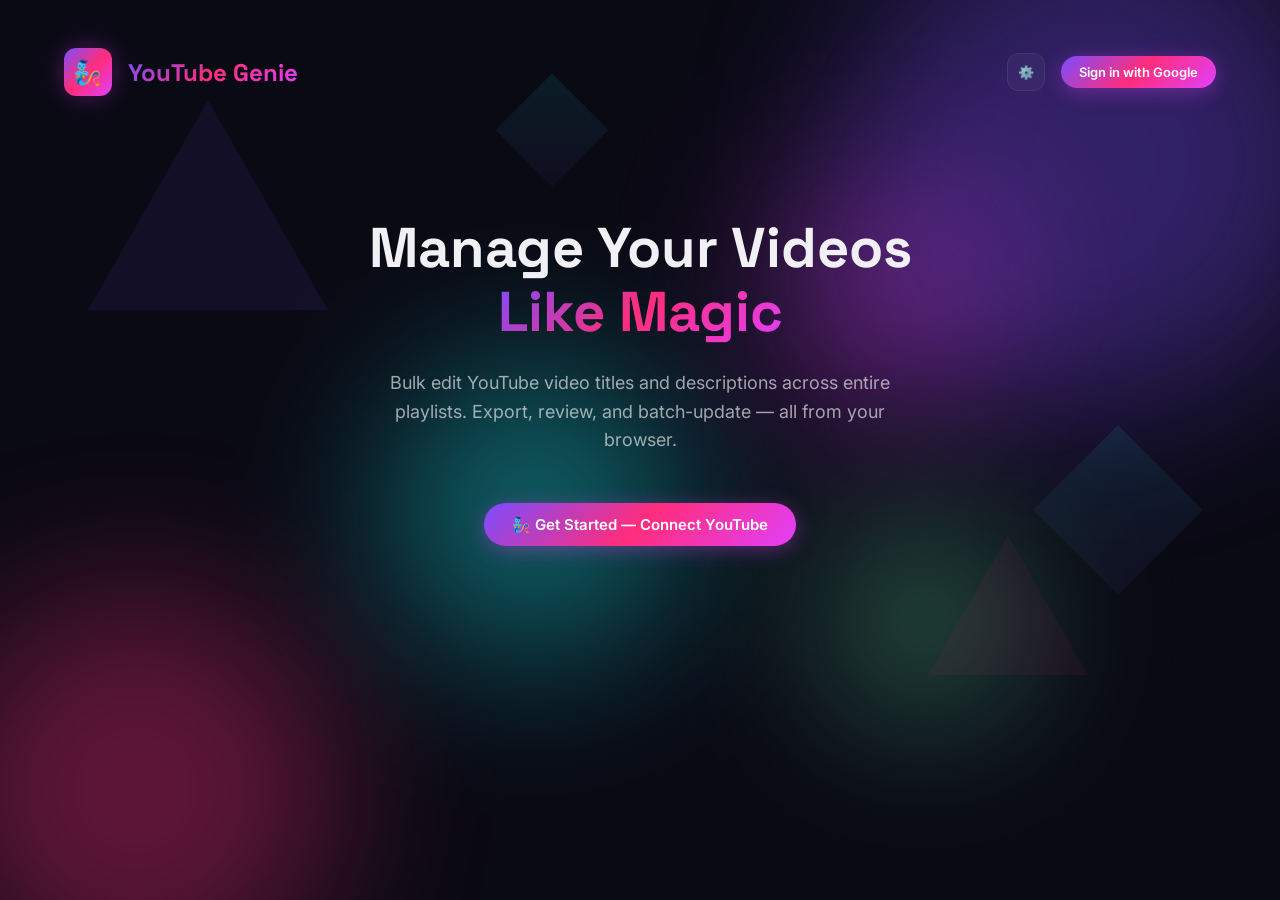
==== index.html @ 17ee66b0 "first commit" ====
<!DOCTYPE html>
<html lang="en">
<head>
  <meta charset="UTF-8" />
  <meta name="viewport" content="width=device-width, initial-scale=1.0" />
  <title>YouTube Genie — Bulk Video Manager</title>
  <meta name="description" content="Manage YouTube video titles and descriptions in bulk. Export, edit, and batch-update your playlists with ease." />
  <link rel="icon" href="data:image/svg+xml,<svg xmlns='http://www.w3.org/2000/svg' viewBox='0 0 100 100'><text y='.9em' font-size='90'>🧞</text></svg>" />
  <link rel="stylesheet" href="style.css" />
</head>
<body>

  <!-- Geometric Background Decorations -->
  <div class="geo-bg" aria-hidden="true">
    <div class="geo-shape geo-shape--1"></div>
    <div class="geo-shape geo-shape--2"></div>
    <div class="geo-shape geo-shape--3"></div>
    <div class="geo-shape geo-shape--4"></div>
    <div class="geo-shape geo-shape--5"></div>
    <div class="geo-triangle geo-triangle--1"></div>
    <div class="geo-triangle geo-triangle--2"></div>
    <div class="geo-diamond geo-diamond--1"></div>
    <div class="geo-diamond geo-diamond--2"></div>
  </div>

  <!-- Toast Notifications -->
  <div id="toast-container" class="toast-container"></div>

  <!-- Loading Overlay -->
  <div id="loading-overlay" class="loading-overlay">
    <div class="spinner spinner--large"></div>
    <div id="loading-text" class="loading-overlay__text">Loading…</div>
  </div>

  <!-- Config Modal -->
  <div id="config-modal" class="modal-overlay">
    <div class="modal">
      <h2 class="modal__title">⚙️ Configuration</h2>
      <div class="modal__field">
        <label for="config-client-id">Google OAuth 2.0 Client ID</label>
        <input type="text" id="config-client-id" placeholder="xxxx.apps.googleusercontent.com" />
      </div>
      <div class="modal__field">
        <label for="config-quota-limit">Daily Quota Limit (default: 10,000)</label>
        <input type="number" id="config-quota-limit" value="10000" min="1" />
      </div>
      <p style="font-size:0.8rem; color:var(--text-muted); margin-top:var(--space-sm);">
        Create a Google Cloud project, enable the YouTube Data API v3, and generate an OAuth 2.0 Client ID.
        Set the consent screen to "Testing" and add your Google account as an authorized tester.
      </p>
      <div class="modal__actions">
        <button id="btn-config-cancel" class="btn btn--secondary btn--small">Cancel</button>
        <button id="btn-config-save" class="btn btn--primary btn--small">Save</button>
      </div>
    </div>
  </div>

  <!-- Main App Container -->
  <div class="app-container">

    <!-- Header -->
    <header class="app-header">
      <div class="app-logo">
        <div class="app-logo__icon">🧞</div>
        <span class="app-logo__text">YouTube Genie</span>
      </div>

      <div style="display:flex; align-items:center; gap:var(--space-md);">
        <div class="user-info">
          <img id="user-avatar" class="user-info__avatar hidden" src="" alt="Avatar" />
          <span id="user-name" class="user-info__name"></span>
        </div>
        <button id="btn-config" class="btn btn--secondary btn--small btn--icon" title="Settings">⚙️</button>
        <button id="btn-login" class="btn btn--primary btn--small">Sign in with Google</button>
        <button id="btn-logout" class="btn btn--danger btn--small hidden">Sign Out</button>
      </div>
    </header>

    <!-- Hero Section (pre-login) -->
    <section id="hero-section" class="hero">
      <h1 class="hero__title">
        Manage Your Videos<br />
        <span class="hero__title-gradient">Like Magic</span>
      </h1>
      <p class="hero__subtitle">
        Bulk edit YouTube video titles and descriptions across entire playlists.
        Export, review, and batch-update — all from your browser.
      </p>
      <button id="btn-hero-login" class="btn btn--primary">
        🧞 Get Started — Connect YouTube
      </button>
    </section>

    <!-- Dashboard (post-login) -->
    <main id="dashboard" class="dashboard">

      <!-- Stats -->
      <div class="stats-row">
        <div class="stat-card">
          <div id="stat-playlists" class="stat-card__value">0</div>
          <div class="stat-card__label">Playlists</div>
        </div>
        <div class="stat-card">
          <div id="stat-videos" class="stat-card__value">0</div>
          <div class="stat-card__label">Videos</div>
        </div>
        <div class="stat-card">
          <div id="stat-modified" class="stat-card__value">0</div>
          <div class="stat-card__label">Modified</div>
        </div>
        <div class="stat-card">
          <div id="stat-synced" class="stat-card__value">0</div>
          <div class="stat-card__label">Synced</div>
        </div>
      </div>

      <!-- Quota -->
      <div class="quota-bar">
        <span class="quota-bar__label">API Quota</span>
        <div class="quota-bar__track">
          <div id="quota-fill" class="quota-bar__fill" style="width:0%"></div>
        </div>
        <span id="quota-value" class="quota-bar__value">0 / 10000 units</span>
      </div>

      <!-- Playlist Selector -->
      <section class="section">
        <h2 class="section__title">Select Playlist</h2>
        <div class="playlist-selector">
          <div class="select-wrap">
            <select id="playlist-select">
              <option value="">— Select a playlist —</option>
            </select>
          </div>
        </div>
      </section>

      <!-- Action Bar -->
      <div class="action-bar">
        <div class="action-bar__group">
          <button id="btn-export" class="btn btn--secondary btn--small" disabled>
            📥 Export JSON
          </button>
          <button id="btn-import" class="btn btn--secondary btn--small">
            📤 Import JSON
          </button>
          <input type="file" id="import-file" accept=".json" class="hidden" />
        </div>
        <div class="action-bar__spacer"></div>
        <div class="action-bar__group">
          <button id="btn-batch-update" class="btn btn--success btn--small" disabled>
            🚀 Batch Update
          </button>
          <button id="btn-cancel-batch" class="btn btn--danger btn--small hidden">
            ✋ Cancel
          </button>
        </div>
      </div>

      <!-- Batch Progress -->
      <div id="batch-progress" class="batch-progress">
        <div class="batch-progress__header">
          <span class="batch-progress__label">Updating videos…</span>
          <span id="batch-count" class="batch-progress__count">0 / 0</span>
        </div>
        <div class="batch-progress__track">
          <div id="batch-fill" class="batch-progress__fill" style="width:0%"></div>
        </div>
      </div>

      <!-- Drop Zone (shown when no videos loaded) -->
      <div id="drop-zone" class="drop-zone">
        <div class="drop-zone__icon">📂</div>
        <div class="drop-zone__text">Drop a JSON file here to import</div>
        <div class="drop-zone__hint">or click to browse</div>
      </div>

      <!-- Video List -->
      <div id="video-list" class="video-list"></div>

      <!-- Empty State -->
      <div id="empty-state" class="empty-state">
        <div class="empty-state__icon">🎬</div>
        <p class="empty-state__text">Select a playlist above to view and edit videos</p>
      </div>

    </main>
  </div>

  <!-- Scripts -->
  <script src="js/auth.js"></script>
  <script src="js/api.js"></script>
  <script src="js/app.js"></script>
</body>
</html>
---- style.css ----
/* ============================
   YouTube Genie — Design System
   Iridescent Geometric Theme
   ============================ */

@import url('https://fonts.googleapis.com/css2?family=Inter:wght@300;400;500;600;700&family=Space+Grotesk:wght@400;500;600;700&display=swap');

/* --- Custom Properties --- */
:root {
  /* Iridescent palette */
  --iris-pink: #ff2d7b;
  --iris-magenta: #e040fb;
  --iris-purple: #7c4dff;
  --iris-blue: #448aff;
  --iris-cyan: #18ffff;
  --iris-green: #69f0ae;
  --iris-yellow: #ffd740;

  /* Gradients */
  --grad-primary: linear-gradient(135deg, var(--iris-purple), var(--iris-pink), var(--iris-magenta));
  --grad-accent: linear-gradient(135deg, var(--iris-cyan), var(--iris-blue), var(--iris-purple));
  --grad-success: linear-gradient(135deg, var(--iris-green), var(--iris-cyan));
  --grad-warm: linear-gradient(135deg, var(--iris-yellow), var(--iris-pink));
  --grad-card: linear-gradient(160deg, rgba(255,255,255,0.06) 0%, rgba(255,255,255,0.02) 100%);

  /* Surfaces */
  --bg-primary: #0a0a14;
  --bg-secondary: #10101e;
  --bg-card: rgba(255,255,255,0.04);
  --bg-card-hover: rgba(255,255,255,0.07);
  --bg-input: rgba(255,255,255,0.06);

  /* Text */
  --text-primary: #f0f0f5;
  --text-secondary: rgba(240,240,245,0.65);
  --text-muted: rgba(240,240,245,0.4);

  /* Borders */
  --border-subtle: rgba(255,255,255,0.08);
  --border-glow: rgba(124,77,255,0.3);

  /* Shadows */
  --shadow-card: 0 4px 24px rgba(0,0,0,0.4);
  --shadow-glow: 0 0 40px rgba(124,77,255,0.15);

  /* Spacing */
  --space-xs: 4px;
  --space-sm: 8px;
  --space-md: 16px;
  --space-lg: 24px;
  --space-xl: 32px;
  --space-2xl: 48px;
  --space-3xl: 64px;

  /* Radius */
  --radius-sm: 8px;
  --radius-md: 12px;
  --radius-lg: 16px;
  --radius-xl: 24px;
  --radius-full: 9999px;

  /* Transitions */
  --ease-out: cubic-bezier(0.16, 1, 0.3, 1);
  --duration-fast: 150ms;
  --duration-normal: 250ms;
  --duration-slow: 400ms;
}

/* --- Reset & Base --- */
*, *::before, *::after {
  box-sizing: border-box;
  margin: 0;
  padding: 0;
}

html {
  font-size: 16px;
  scroll-behavior: smooth;
  -webkit-font-smoothing: antialiased;
}

body {
  font-family: 'Inter', -apple-system, BlinkMacSystemFont, sans-serif;
  background: var(--bg-primary);
  color: var(--text-primary);
  min-height: 100vh;
  overflow-x: hidden;
  position: relative;
}

/* --- Geometric Background Decorations --- */
.geo-bg {
  position: fixed;
  inset: 0;
  pointer-events: none;
  z-index: 0;
  overflow: hidden;
}

.geo-shape {
  position: absolute;
  border-radius: 50%;
  filter: blur(80px);
  opacity: 0.35;
  animation: geoFloat 20s ease-in-out infinite;
}

.geo-shape--1 {
  width: 500px;
  height: 500px;
  background: var(--iris-purple);
  top: -10%;
  right: -5%;
  animation-delay: 0s;
}

.geo-shape--2 {
  width: 400px;
  height: 400px;
  background: var(--iris-pink);
  bottom: -10%;
  left: -5%;
  animation-delay: -5s;
}

.geo-shape--3 {
  width: 300px;
  height: 300px;
  background: var(--iris-cyan);
  top: 40%;
  left: 30%;
  animation-delay: -10s;
}

.geo-shape--4 {
  width: 250px;
  height: 250px;
  background: var(--iris-magenta);
  top: 20%;
  left: 60%;
  animation-delay: -15s;
  border-radius: 30% 70% 70% 30% / 30% 30% 70% 70%;
}

.geo-shape--5 {
  width: 200px;
  height: 200px;
  background: var(--iris-green);
  bottom: 20%;
  right: 20%;
  animation-delay: -8s;
}

/* Triangle geometric accent */
.geo-triangle {
  position: absolute;
  width: 0;
  height: 0;
  border-left: 80px solid transparent;
  border-right: 80px solid transparent;
  border-bottom: 140px solid rgba(124,77,255,0.08);
  animation: geoSpin 30s linear infinite;
}

.geo-triangle--1 {
  top: 15%;
  left: 10%;
  transform: scale(1.5);
}

.geo-triangle--2 {
  bottom: 25%;
  right: 15%;
  border-bottom-color: rgba(255,45,123,0.06);
  animation-direction: reverse;
  animation-delay: -10s;
}

/* Diamond accent */
.geo-diamond {
  position: absolute;
  width: 120px;
  height: 120px;
  background: linear-gradient(135deg, rgba(24,255,255,0.08), rgba(124,77,255,0.05));
  transform: rotate(45deg);
  animation: geoPulse 8s ease-in-out infinite;
}

.geo-diamond--1 {
  top: 50%;
  right: 8%;
}

.geo-diamond--2 {
  top: 10%;
  left: 40%;
  width: 80px;
  height: 80px;
  animation-delay: -4s;
}

@keyframes geoFloat {
  0%, 100% { transform: translate(0, 0) scale(1); }
  25% { transform: translate(30px, -20px) scale(1.05); }
  50% { transform: translate(-20px, 30px) scale(0.95); }
  75% { transform: translate(15px, 15px) scale(1.02); }
}

@keyframes geoSpin {
  from { transform: rotate(0deg); }
  to { transform: rotate(360deg); }
}

@keyframes geoPulse {
  0%, 100% { opacity: 0.5; transform: rotate(45deg) scale(1); }
  50% { opacity: 0.8; transform: rotate(45deg) scale(1.1); }
}

/* --- Layout --- */
.app-container {
  position: relative;
  z-index: 1;
  max-width: 1200px;
  margin: 0 auto;
  padding: var(--space-lg) var(--space-lg) var(--space-3xl);
  min-height: 100vh;
}

/* --- Header --- */
.app-header {
  display: flex;
  align-items: center;
  justify-content: space-between;
  padding: var(--space-lg) 0;
  margin-bottom: var(--space-xl);
}

.app-logo {
  display: flex;
  align-items: center;
  gap: var(--space-md);
}

.app-logo__icon {
  width: 48px;
  height: 48px;
  background: var(--grad-primary);
  border-radius: var(--radius-md);
  display: flex;
  align-items: center;
  justify-content: center;
  font-size: 24px;
  box-shadow: 0 0 24px rgba(224,64,251,0.3);
  animation: logoGlow 3s ease-in-out infinite;
}

@keyframes logoGlow {
  0%, 100% { box-shadow: 0 0 24px rgba(224,64,251,0.3); }
  50% { box-shadow: 0 0 40px rgba(224,64,251,0.5); }
}

.app-logo__text {
  font-family: 'Space Grotesk', sans-serif;
  font-size: 1.5rem;
  font-weight: 700;
  background: var(--grad-primary);
  -webkit-background-clip: text;
  -webkit-text-fill-color: transparent;
  background-clip: text;
}

/* --- Hero Section (pre-login) --- */
.hero {
  text-align: center;
  padding: var(--space-3xl) 0;
}

.hero__title {
  font-family: 'Space Grotesk', sans-serif;
  font-size: clamp(2rem, 5vw, 3.5rem);
  font-weight: 700;
  line-height: 1.15;
  margin-bottom: var(--space-lg);
}

.hero__title-gradient {
  background: var(--grad-primary);
  -webkit-background-clip: text;
  -webkit-text-fill-color: transparent;
  background-clip: text;
}

.hero__subtitle {
  font-size: 1.125rem;
  color: var(--text-secondary);
  max-width: 560px;
  margin: 0 auto var(--space-2xl);
  line-height: 1.6;
}

/* --- Buttons --- */
.btn {
  display: inline-flex;
  align-items: center;
  gap: var(--space-sm);
  padding: 12px 28px;
  border: none;
  border-radius: var(--radius-full);
  font-family: 'Inter', sans-serif;
  font-size: 0.9375rem;
  font-weight: 600;
  cursor: pointer;
  transition: all var(--duration-normal) var(--ease-out);
  position: relative;
  overflow: hidden;
  text-decoration: none;
}

.btn::before {
  content: '';
  position: absolute;
  inset: 0;
  background: rgba(255,255,255,0);
  transition: background var(--duration-fast);
}

.btn:hover::before {
  background: rgba(255,255,255,0.1);
}

.btn:active {
  transform: scale(0.97);
}

.btn--primary {
  background: var(--grad-primary);
  color: #fff;
  box-shadow: 0 4px 20px rgba(224,64,251,0.35);
}

.btn--primary:hover {
  box-shadow: 0 6px 30px rgba(224,64,251,0.5);
  transform: translateY(-1px);
}

.btn--secondary {
  background: var(--bg-card);
  color: var(--text-primary);
  border: 1px solid var(--border-subtle);
  backdrop-filter: blur(12px);
}

.btn--secondary:hover {
  border-color: var(--border-glow);
  box-shadow: var(--shadow-glow);
}

.btn--success {
  background: var(--grad-success);
  color: #0a0a14;
}

.btn--danger {
  background: rgba(255,45,123,0.15);
  color: var(--iris-pink);
  border: 1px solid rgba(255,45,123,0.25);
}

.btn--danger:hover {
  background: rgba(255,45,123,0.25);
}

.btn--small {
  padding: 8px 18px;
  font-size: 0.8125rem;
}

.btn--icon {
  padding: 10px;
  border-radius: var(--radius-md);
}

.btn:disabled {
  opacity: 0.5;
  cursor: not-allowed;
  transform: none !important;
}

/* --- Cards / Panels --- */
.card {
  background: var(--grad-card);
  backdrop-filter: blur(16px);
  border: 1px solid var(--border-subtle);
  border-radius: var(--radius-lg);
  padding: var(--space-lg);
  box-shadow: var(--shadow-card);
  transition: all var(--duration-normal) var(--ease-out);
}

.card:hover {
  border-color: var(--border-glow);
  box-shadow: var(--shadow-card), var(--shadow-glow);
}

.card__header {
  display: flex;
  align-items: center;
  justify-content: space-between;
  margin-bottom: var(--space-lg);
}

.card__title {
  font-family: 'Space Grotesk', sans-serif;
  font-size: 1.125rem;
  font-weight: 600;
}

/* --- Sections --- */
.section {
  margin-bottom: var(--space-xl);
}

.section__title {
  font-family: 'Space Grotesk', sans-serif;
  font-size: 1rem;
  font-weight: 600;
  color: var(--text-secondary);
  text-transform: uppercase;
  letter-spacing: 0.08em;
  margin-bottom: var(--space-md);
}

/* --- Dashboard Grid --- */
.dashboard {
  display: none;
}

.dashboard.active {
  display: block;
  animation: fadeInUp 0.5s var(--ease-out);
}

@keyframes fadeInUp {
  from {
    opacity: 0;
    transform: translateY(20px);
  }
  to {
    opacity: 1;
    transform: translateY(0);
  }
}

/* --- Playlist Selector --- */
.playlist-selector {
  display: flex;
  gap: var(--space-md);
  align-items: center;
  flex-wrap: wrap;
}

.select-wrap {
  position: relative;
  flex: 1;
  min-width: 240px;
}

.select-wrap select {
  width: 100%;
  padding: 12px 44px 12px 16px;
  background: var(--bg-input);
  color: var(--text-primary);
  border: 1px solid var(--border-subtle);
  border-radius: var(--radius-md);
  font-family: 'Inter', sans-serif;
  font-size: 0.9375rem;
  appearance: none;
  cursor: pointer;
  transition: border-color var(--duration-fast);
}

.select-wrap select:focus {
  outline: none;
  border-color: var(--iris-purple);
  box-shadow: 0 0 0 3px rgba(124,77,255,0.15);
}

.select-wrap::after {
  content: '▾';
  position: absolute;
  right: 16px;
  top: 50%;
  transform: translateY(-50%);
  color: var(--text-muted);
  pointer-events: none;
}

/* --- Action Bar --- */
.action-bar {
  display: flex;
  gap: var(--space-md);
  align-items: center;
  flex-wrap: wrap;
  padding: var(--space-md) 0;
}

.action-bar__group {
  display: flex;
  gap: var(--space-sm);
  align-items: center;
}

.action-bar__spacer {
  flex: 1;
}

/* --- Video List / Grid --- */
.video-list {
  display: flex;
  flex-direction: column;
  gap: var(--space-md);
}

.video-item {
  background: var(--bg-card);
  border: 1px solid var(--border-subtle);
  border-radius: var(--radius-md);
  padding: var(--space-lg);
  transition: all var(--duration-normal) var(--ease-out);
  animation: fadeInUp 0.3s var(--ease-out) both;
}

.video-item:hover {
  border-color: var(--border-glow);
  background: var(--bg-card-hover);
}

.video-item.video-item--modified {
  border-left: 3px solid var(--iris-magenta);
}

.video-item.video-item--synced {
  border-left: 3px solid var(--iris-green);
}

.video-item.video-item--error {
  border-left: 3px solid var(--iris-pink);
}

.video-item__header {
  display: flex;
  align-items: flex-start;
  justify-content: space-between;
  gap: var(--space-md);
  margin-bottom: var(--space-md);
}

.video-item__index {
  font-size: 0.75rem;
  font-weight: 600;
  color: var(--text-muted);
  min-width: 28px;
  height: 28px;
  display: flex;
  align-items: center;
  justify-content: center;
  background: rgba(255,255,255,0.05);
  border-radius: var(--radius-sm);
}

.video-item__status {
  font-size: 0.75rem;
  font-weight: 500;
  padding: 4px 10px;
  border-radius: var(--radius-full);
  white-space: nowrap;
}

.video-item__status--pending {
  background: rgba(255,215,64,0.12);
  color: var(--iris-yellow);
}

.video-item__status--synced {
  background: rgba(105,240,174,0.12);
  color: var(--iris-green);
}

.video-item__status--error {
  background: rgba(255,45,123,0.12);
  color: var(--iris-pink);
}

.video-item__fields {
  display: grid;
  gap: var(--space-md);
}

.video-item__field label {
  display: block;
  font-size: 0.75rem;
  font-weight: 600;
  color: var(--text-secondary);
  text-transform: uppercase;
  letter-spacing: 0.06em;
  margin-bottom: var(--space-xs);
}

.video-item__field input,
.video-item__field textarea {
  width: 100%;
  padding: 10px 14px;
  background: var(--bg-input);
  color: var(--text-primary);
  border: 1px solid var(--border-subtle);
  border-radius: var(--radius-sm);
  font-family: 'Inter', sans-serif;
  font-size: 0.875rem;
  transition: border-color var(--duration-fast);
  resize: vertical;
}

.video-item__field input:focus,
.video-item__field textarea:focus {
  outline: none;
  border-color: var(--iris-purple);
  box-shadow: 0 0 0 3px rgba(124,77,255,0.15);
}

.video-item__field textarea {
  min-height: 80px;
}

.video-item__field input.modified,
.video-item__field textarea.modified {
  border-color: var(--iris-magenta);
  background: rgba(224,64,251,0.04);
}

/* --- Quota Bar --- */
.quota-bar {
  display: flex;
  align-items: center;
  gap: var(--space-md);
  padding: var(--space-md) var(--space-lg);
  background: var(--bg-card);
  border: 1px solid var(--border-subtle);
  border-radius: var(--radius-md);
  margin-bottom: var(--space-lg);
}

.quota-bar__label {
  font-size: 0.8125rem;
  color: var(--text-secondary);
  white-space: nowrap;
}

.quota-bar__track {
  flex: 1;
  height: 6px;
  background: rgba(255,255,255,0.06);
  border-radius: var(--radius-full);
  overflow: hidden;
}

.quota-bar__fill {
  height: 100%;
  background: var(--grad-accent);
  border-radius: var(--radius-full);
  transition: width var(--duration-slow) var(--ease-out);
}

.quota-bar__value {
  font-size: 0.8125rem;
  font-weight: 600;
  color: var(--text-primary);
  white-space: nowrap;
}

/* --- Toast / Notifications --- */
.toast-container {
  position: fixed;
  top: var(--space-lg);
  right: var(--space-lg);
  display: flex;
  flex-direction: column;
  gap: var(--space-sm);
  z-index: 1000;
}

.toast {
  background: var(--bg-secondary);
  border: 1px solid var(--border-subtle);
  border-radius: var(--radius-md);
  padding: var(--space-md) var(--space-lg);
  box-shadow: 0 8px 32px rgba(0,0,0,0.4);
  font-size: 0.875rem;
  display: flex;
  align-items: center;
  gap: var(--space-sm);
  max-width: 380px;
  animation: toastIn 0.3s var(--ease-out);
  backdrop-filter: blur(16px);
}

.toast--success {
  border-left: 3px solid var(--iris-green);
}

.toast--error {
  border-left: 3px solid var(--iris-pink);
}

.toast--info {
  border-left: 3px solid var(--iris-blue);
}

.toast.toast--exit {
  animation: toastOut 0.25s var(--ease-out) forwards;
}

@keyframes toastIn {
  from {
    opacity: 0;
    transform: translateX(40px);
  }
  to {
    opacity: 1;
    transform: translateX(0);
  }
}

@keyframes toastOut {
  to {
    opacity: 0;
    transform: translateX(40px);
  }
}

/* --- Spinner --- */
.spinner {
  display: inline-block;
  width: 20px;
  height: 20px;
  border: 2px solid rgba(255,255,255,0.15);
  border-top-color: var(--iris-cyan);
  border-radius: 50%;
  animation: spin 0.7s linear infinite;
}

.spinner--large {
  width: 40px;
  height: 40px;
  border-width: 3px;
}

@keyframes spin {
  to { transform: rotate(360deg); }
}

/* --- Loading Overlay --- */
.loading-overlay {
  display: none;
  position: fixed;
  inset: 0;
  background: rgba(10,10,20,0.7);
  backdrop-filter: blur(4px);
  z-index: 900;
  align-items: center;
  justify-content: center;
  flex-direction: column;
  gap: var(--space-md);
}

.loading-overlay.active {
  display: flex;
}

.loading-overlay__text {
  font-size: 0.9375rem;
  color: var(--text-secondary);
}

/* --- Modal / Config --- */
.modal-overlay {
  display: none;
  position: fixed;
  inset: 0;
  background: rgba(10,10,20,0.8);
  backdrop-filter: blur(8px);
  z-index: 950;
  align-items: center;
  justify-content: center;
}

.modal-overlay.active {
  display: flex;
}

.modal {
  background: var(--bg-secondary);
  border: 1px solid var(--border-subtle);
  border-radius: var(--radius-xl);
  padding: var(--space-2xl);
  max-width: 480px;
  width: 90%;
  box-shadow: 0 24px 64px rgba(0,0,0,0.5);
  animation: modalIn 0.35s var(--ease-out);
}

@keyframes modalIn {
  from {
    opacity: 0;
    transform: scale(0.95) translateY(10px);
  }
  to {
    opacity: 1;
    transform: scale(1) translateY(0);
  }
}

.modal__title {
  font-family: 'Space Grotesk', sans-serif;
  font-size: 1.25rem;
  font-weight: 700;
  margin-bottom: var(--space-lg);
}

.modal__field {
  margin-bottom: var(--space-md);
}

.modal__field label {
  display: block;
  font-size: 0.8125rem;
  font-weight: 500;
  color: var(--text-secondary);
  margin-bottom: var(--space-xs);
}

.modal__field input {
  width: 100%;
  padding: 10px 14px;
  background: var(--bg-input);
  color: var(--text-primary);
  border: 1px solid var(--border-subtle);
  border-radius: var(--radius-sm);
  font-family: 'Inter', sans-serif;
  font-size: 0.875rem;
}

.modal__field input:focus {
  outline: none;
  border-color: var(--iris-purple);
  box-shadow: 0 0 0 3px rgba(124,77,255,0.15);
}

.modal__actions {
  display: flex;
  gap: var(--space-sm);
  justify-content: flex-end;
  margin-top: var(--space-lg);
}

/* --- Stats Row --- */
.stats-row {
  display: grid;
  grid-template-columns: repeat(auto-fit, minmax(160px, 1fr));
  gap: var(--space-md);
  margin-bottom: var(--space-xl);
}

.stat-card {
  background: var(--bg-card);
  border: 1px solid var(--border-subtle);
  border-radius: var(--radius-md);
  padding: var(--space-lg);
  text-align: center;
  transition: all var(--duration-normal) var(--ease-out);
}

.stat-card:hover {
  border-color: var(--border-glow);
}

.stat-card__value {
  font-family: 'Space Grotesk', sans-serif;
  font-size: 1.75rem;
  font-weight: 700;
  background: var(--grad-accent);
  -webkit-background-clip: text;
  -webkit-text-fill-color: transparent;
  background-clip: text;
}

.stat-card__label {
  font-size: 0.75rem;
  color: var(--text-muted);
  text-transform: uppercase;
  letter-spacing: 0.08em;
  margin-top: var(--space-xs);
}

/* --- Batch Progress --- */
.batch-progress {
  display: none;
  margin-bottom: var(--space-lg);
}

.batch-progress.active {
  display: block;
}

.batch-progress__header {
  display: flex;
  justify-content: space-between;
  align-items: center;
  margin-bottom: var(--space-sm);
}

.batch-progress__label {
  font-size: 0.875rem;
  font-weight: 500;
}

.batch-progress__count {
  font-size: 0.8125rem;
  color: var(--text-secondary);
}

.batch-progress__track {
  height: 8px;
  background: rgba(255,255,255,0.06);
  border-radius: var(--radius-full);
  overflow: hidden;
}

.batch-progress__fill {
  height: 100%;
  background: var(--grad-primary);
  border-radius: var(--radius-full);
  transition: width 0.3s var(--ease-out);
  position: relative;
}

.batch-progress__fill::after {
  content: '';
  position: absolute;
  right: 0;
  top: 0;
  width: 30px;
  height: 100%;
  background: linear-gradient(90deg, transparent, rgba(255,255,255,0.3));
  animation: progressShine 1.5s ease-in-out infinite;
}

@keyframes progressShine {
  0%, 100% { opacity: 0; }
  50% { opacity: 1; }
}

/* --- User Info --- */
.user-info {
  display: flex;
  align-items: center;
  gap: var(--space-sm);
}

.user-info__avatar {
  width: 36px;
  height: 36px;
  border-radius: 50%;
  border: 2px solid var(--border-subtle);
}

.user-info__name {
  font-size: 0.875rem;
  font-weight: 500;
}

/* --- Empty State --- */
.empty-state {
  text-align: center;
  padding: var(--space-3xl) var(--space-lg);
  color: var(--text-muted);
}

.empty-state__icon {
  font-size: 3rem;
  margin-bottom: var(--space-md);
}

.empty-state__text {
  font-size: 1rem;
  color: var(--text-secondary);
}

/* --- File Drop Zone --- */
.drop-zone {
  border: 2px dashed var(--border-subtle);
  border-radius: var(--radius-lg);
  padding: var(--space-2xl);
  text-align: center;
  cursor: pointer;
  transition: all var(--duration-normal) var(--ease-out);
}

.drop-zone:hover,
.drop-zone.drag-over {
  border-color: var(--iris-purple);
  background: rgba(124,77,255,0.05);
}

.drop-zone__icon {
  font-size: 2rem;
  margin-bottom: var(--space-sm);
}

.drop-zone__text {
  color: var(--text-secondary);
  font-size: 0.9375rem;
}

.drop-zone__hint {
  color: var(--text-muted);
  font-size: 0.8125rem;
  margin-top: var(--space-xs);
}

/* --- Hidden Utility --- */
.hidden {
  display: none !important;
}

/* --- Scrollbar --- */
::-webkit-scrollbar {
  width: 8px;
}

::-webkit-scrollbar-track {
  background: transparent;
}

::-webkit-scrollbar-thumb {
  background: rgba(255,255,255,0.1);
  border-radius: 4px;
}

::-webkit-scrollbar-thumb:hover {
  background: rgba(255,255,255,0.18);
}

/* --- Responsive --- */
@media (max-width: 768px) {
  .app-container {
    padding: var(--space-md);
  }

  .app-header {
    flex-direction: column;
    gap: var(--space-md);
    text-align: center;
  }

  .playlist-selector {
    flex-direction: column;
  }

  .action-bar {
    flex-direction: column;
    align-items: stretch;
  }

  .action-bar__group {
    justify-content: center;
  }

  .stats-row {
    grid-template-columns: repeat(2, 1fr);
  }
}
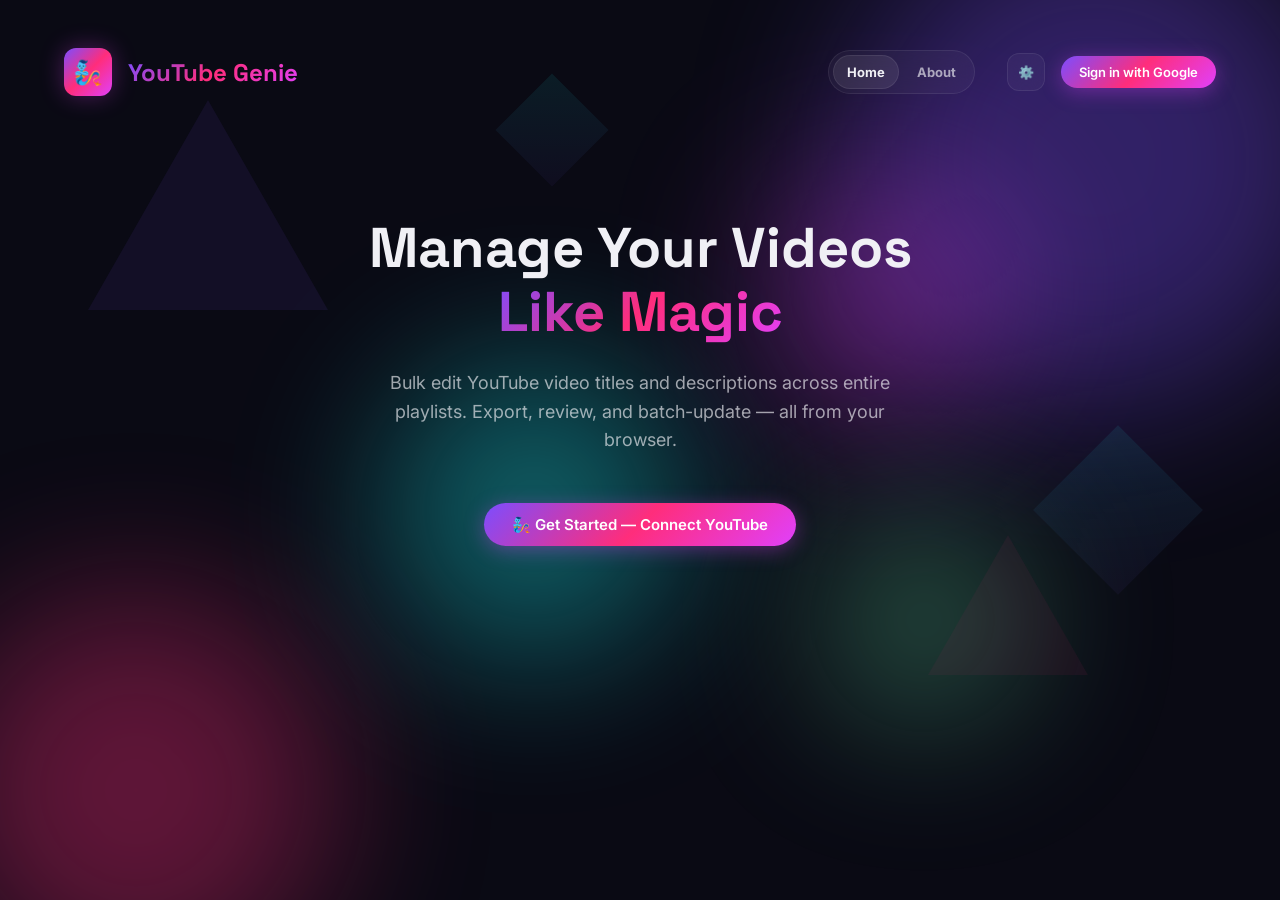
==== commit b844f32f: "Add about page" ====
--- a/index.html
+++ b/index.html
@@ -37,12 +37,43 @@
     <div class="modal">
       <h2 class="modal__title">⚙️ Configuration</h2>
       <div class="modal__field">
-        <label for="config-client-id">Google OAuth 2.0 Client ID</label>
+        <div class="modal__label-row">
+          <label for="config-client-id">Google OAuth 2.0 Client ID</label>
+          <span class="field-info">
+            <a
+              class="field-info__icon"
+              href="https://github.com/jder7/yt-genie#how-to-get-a-google-oauth-client-id"
+              target="_blank"
+              rel="noopener noreferrer"
+              aria-label="Open documentation for Google OAuth Client ID"
+            >
+              i
+            </a>
+            <span class="field-info__tooltip">
+              Required for Google OAuth login. Click to open setup docs.
+            </span>
+          </span>
+        </div>
         <input type="text" id="config-client-id" placeholder="xxxx.apps.googleusercontent.com" />
       </div>
       <div class="modal__field">
         <label for="config-quota-limit">Daily Quota Limit (default: 10,000)</label>
         <input type="number" id="config-quota-limit" value="10000" min="1" />
+      </div>
+      <div class="modal__field">
+        <label for="config-quota-used">Current Day Quota Used</label>
+        <div class="config-quota-row">
+          <input type="number" id="config-quota-used" value="0" min="0" />
+          <button
+            id="btn-reset-quota"
+            class="btn btn--secondary btn--small btn--icon"
+            type="button"
+            title="Reset today's quota usage"
+            aria-label="Reset today's quota usage"
+          >
+            ⟲
+          </button>
+        </div>
       </div>
       <p style="font-size:0.8rem; color:var(--text-muted); margin-top:var(--space-sm);">
         Create a Google Cloud project, enable the YouTube Data API v3, and generate an OAuth 2.0 Client ID.
@@ -65,7 +96,11 @@
         <span class="app-logo__text">YouTube Genie</span>
       </div>
 
-      <div style="display:flex; align-items:center; gap:var(--space-md);">
+      <div class="app-header__right">
+        <nav class="site-nav" aria-label="Primary navigation">
+          <a class="site-nav__link site-nav__link--active" href="index.html" aria-current="page">Home</a>
+          <a class="site-nav__link" href="about.html">About</a>
+        </nav>
         <div class="user-info">
           <img id="user-avatar" class="user-info__avatar hidden" src="" alt="Avatar" />
           <span id="user-name" class="user-info__name"></span>
@@ -121,7 +156,56 @@
           <div id="quota-fill" class="quota-bar__fill" style="width:0%"></div>
         </div>
         <span id="quota-value" class="quota-bar__value">0 / 10000 units</span>
-      </div>
+        <span id="batch-estimate-chip" class="quota-chip">Next sync: 0 units</span>
+        <div class="quota-bar__actions">
+          <button id="btn-batch-update" class="btn btn--success btn--small" disabled>
+            🚀 Batch Update
+          </button>
+          <button id="btn-cancel-batch" class="btn btn--danger btn--small hidden">
+            ✋ Cancel
+          </button>
+        </div>
+      </div>
+
+      <!-- Batch Progress -->
+      <div id="batch-progress" class="batch-progress">
+        <div class="batch-progress__header">
+          <span class="batch-progress__label">Updating videos…</span>
+          <span id="batch-count" class="batch-progress__count">0 / 0</span>
+        </div>
+        <div class="batch-progress__track">
+          <div id="batch-fill" class="batch-progress__fill" style="width:0%"></div>
+        </div>
+      </div>
+
+      <!-- Operation Summary -->
+      <section id="operation-summary" class="operation-summary operation-summary--info hidden" aria-live="polite">
+        <div class="operation-summary__header">
+          <div>
+            <h2 class="operation-summary__title">Operation Report</h2>
+            <p id="operation-summary-message" class="operation-summary__message"></p>
+          </div>
+          <span id="operation-summary-status" class="operation-summary__status">Ready</span>
+        </div>
+        <div id="operation-summary-metrics" class="operation-summary__metrics"></div>
+        <ul id="operation-summary-details" class="operation-summary__details"></ul>
+      </section>
+
+      <!-- Playlist JSON -->
+      <section class="section playlist-json-section">
+        <h2 class="section__title">Playlist JSON</h2>
+        <div class="action-bar action-bar--compact">
+          <div class="action-bar__group">
+            <button id="btn-export" class="btn btn--secondary btn--small" disabled>
+              📥 Export JSON
+            </button>
+            <button id="btn-import" class="btn btn--secondary btn--small">
+              📤 Import JSON
+            </button>
+            <input type="file" id="import-file" accept=".json" class="hidden" />
+          </div>
+        </div>
+      </section>
 
       <!-- Playlist Selector -->
       <section class="section">
@@ -135,36 +219,50 @@
         </div>
       </section>
 
+      <section id="playlist-editor" class="section playlist-editor hidden">
+        <h2 class="section__title">Playlist Details</h2>
+        <div class="playlist-editor__header">
+          <div class="playlist-editor__header-left">
+            <img id="playlist-thumb" class="playlist-editor__thumb hidden" src="" alt="Playlist thumbnail" />
+          </div>
+          <div class="playlist-editor__header-right">
+            <span id="playlist-edit-status" class="video-item__status hidden">Modified</span>
+            <button id="btn-refresh-playlist" class="btn btn--secondary btn--small" disabled>
+              ↻ Refresh
+            </button>
+            <button id="btn-reset-all" class="btn btn--danger btn--small" disabled>
+              ⟲ Reset All
+            </button>
+          </div>
+        </div>
+        <div class="playlist-editor__fields">
+          <div class="video-item__field">
+            <label for="playlist-title-input">Playlist Title</label>
+            <input type="text" id="playlist-title-input" />
+          </div>
+          <div class="video-item__field">
+            <label for="playlist-desc-input">Playlist Description</label>
+            <textarea id="playlist-desc-input" rows="3"></textarea>
+          </div>
+        </div>
+      </section>
+
       <!-- Action Bar -->
       <div class="action-bar">
-        <div class="action-bar__group">
-          <button id="btn-export" class="btn btn--secondary btn--small" disabled>
-            📥 Export JSON
-          </button>
-          <button id="btn-import" class="btn btn--secondary btn--small">
-            📤 Import JSON
-          </button>
-          <input type="file" id="import-file" accept=".json" class="hidden" />
-        </div>
-        <div class="action-bar__spacer"></div>
-        <div class="action-bar__group">
-          <button id="btn-batch-update" class="btn btn--success btn--small" disabled>
-            🚀 Batch Update
-          </button>
-          <button id="btn-cancel-batch" class="btn btn--danger btn--small hidden">
-            ✋ Cancel
-          </button>
-        </div>
-      </div>
-
-      <!-- Batch Progress -->
-      <div id="batch-progress" class="batch-progress">
-        <div class="batch-progress__header">
-          <span class="batch-progress__label">Updating videos…</span>
-          <span id="batch-count" class="batch-progress__count">0 / 0</span>
-        </div>
-        <div class="batch-progress__track">
-          <div id="batch-fill" class="batch-progress__fill" style="width:0%"></div>
+        <div class="action-bar__group action-bar__group--sort">
+          <span class="action-bar__label">Sort</span>
+          <button id="btn-sort-title-asc" class="btn btn--secondary btn--small" disabled>
+            Title A→Z
+          </button>
+          <button id="btn-sort-title-desc" class="btn btn--secondary btn--small" disabled>
+            Title Z→A
+          </button>
+          <button id="btn-sort-date-asc" class="btn btn--secondary btn--small" disabled>
+            Date Old→New
+          </button>
+          <button id="btn-sort-date-desc" class="btn btn--secondary btn--small" disabled>
+            Date New→Old
+          </button>
         </div>
       </div>
 
@@ -190,6 +288,7 @@
   <!-- Scripts -->
   <script src="js/auth.js"></script>
   <script src="js/api.js"></script>
+  <script src="js/persistence.js"></script>
   <script src="js/app.js"></script>
 </body>
 </html>
--- a/style.css
+++ b/style.css
@@ -233,12 +233,25 @@
   justify-content: space-between;
   padding: var(--space-lg) 0;
   margin-bottom: var(--space-xl);
+  gap: var(--space-lg);
 }
 
 .app-logo {
   display: flex;
   align-items: center;
   gap: var(--space-md);
+}
+
+.app-logo--link {
+  text-decoration: none;
+}
+
+.app-header__right {
+  display: flex;
+  align-items: center;
+  gap: var(--space-md);
+  flex-wrap: wrap;
+  justify-content: flex-end;
 }
 
 .app-logo__icon {
@@ -267,6 +280,38 @@
   -webkit-background-clip: text;
   -webkit-text-fill-color: transparent;
   background-clip: text;
+}
+
+.site-nav {
+  display: inline-flex;
+  align-items: center;
+  gap: var(--space-xs);
+  padding: 4px;
+  border: 1px solid var(--border-subtle);
+  border-radius: var(--radius-full);
+  background: rgba(255,255,255,0.04);
+  backdrop-filter: blur(12px);
+}
+
+.site-nav__link {
+  display: inline-flex;
+  align-items: center;
+  justify-content: center;
+  min-height: 34px;
+  padding: 8px 14px;
+  border-radius: var(--radius-full);
+  color: var(--text-secondary);
+  font-size: 0.8125rem;
+  font-weight: 700;
+  text-decoration: none;
+  transition: color var(--duration-fast), background var(--duration-fast), box-shadow var(--duration-fast);
+}
+
+.site-nav__link:hover,
+.site-nav__link--active {
+  color: var(--text-primary);
+  background: rgba(255,255,255,0.08);
+  box-shadow: inset 0 0 0 1px rgba(255,255,255,0.08);
 }
 
 /* --- Hero Section (pre-login) --- */
@@ -386,6 +431,11 @@
   transform: none !important;
 }
 
+.btn--active {
+  border-color: var(--iris-cyan) !important;
+  box-shadow: 0 0 0 2px rgba(24,255,255,0.12);
+}
+
 /* --- Cards / Panels --- */
 .card {
   background: var(--grad-card);
@@ -428,6 +478,47 @@
   text-transform: uppercase;
   letter-spacing: 0.08em;
   margin-bottom: var(--space-md);
+}
+
+.playlist-editor {
+  background: var(--bg-card);
+  border: 1px solid var(--border-subtle);
+  border-radius: var(--radius-md);
+  padding: var(--space-lg);
+}
+
+.playlist-editor__header {
+  display: flex;
+  align-items: center;
+  justify-content: space-between;
+  gap: var(--space-md);
+  margin-bottom: var(--space-md);
+}
+
+.playlist-editor__header-left {
+  display: flex;
+  align-items: center;
+}
+
+.playlist-editor__header-right {
+  display: flex;
+  align-items: center;
+  gap: var(--space-sm);
+}
+
+.playlist-editor__thumb {
+  width: 160px;
+  max-width: 32vw;
+  aspect-ratio: 16 / 9;
+  object-fit: cover;
+  border-radius: var(--radius-sm);
+  border: 1px solid var(--border-subtle);
+  background: var(--bg-secondary);
+}
+
+.playlist-editor__fields {
+  display: grid;
+  gap: var(--space-md);
 }
 
 /* --- Dashboard Grid --- */
@@ -495,6 +586,22 @@
   pointer-events: none;
 }
 
+.config-quota-row {
+  display: grid;
+  grid-template-columns: minmax(0, 1fr) auto;
+  gap: var(--space-sm);
+  align-items: center;
+}
+
+.config-quota-row .btn--icon {
+  min-width: 42px;
+  height: 42px;
+  padding: 0;
+  justify-content: center;
+  font-size: 1.35rem;
+  line-height: 1;
+}
+
 /* --- Action Bar --- */
 .action-bar {
   display: flex;
@@ -504,14 +611,26 @@
   padding: var(--space-md) 0;
 }
 
+.action-bar--compact {
+  padding: 0;
+}
+
 .action-bar__group {
   display: flex;
   gap: var(--space-sm);
   align-items: center;
 }
 
-.action-bar__spacer {
-  flex: 1;
+.action-bar__group--sort {
+  flex-wrap: wrap;
+}
+
+.action-bar__label {
+  font-size: 0.75rem;
+  font-weight: 600;
+  color: var(--text-muted);
+  text-transform: uppercase;
+  letter-spacing: 0.06em;
 }
 
 /* --- Video List / Grid --- */
@@ -547,6 +666,16 @@
   border-left: 3px solid var(--iris-pink);
 }
 
+.video-item--public {
+  border-color: rgba(255, 215, 64, 0.32);
+  box-shadow: inset 0 0 0 1px rgba(255, 215, 64, 0.14);
+}
+
+.video-item--future,
+.video-item--private {
+  opacity: 0.7;
+}
+
 .video-item__header {
   display: flex;
   align-items: flex-start;
@@ -555,17 +684,121 @@
   margin-bottom: var(--space-md);
 }
 
-.video-item__index {
+.video-item__header-left {
+  display: flex;
+  align-items: center;
+  gap: var(--space-sm);
+  min-width: 0;
+}
+
+.video-item__header-right {
+  display: flex;
+  align-items: flex-start;
+  gap: var(--space-sm);
+}
+
+.video-item__order {
+  display: flex;
+  align-items: center;
+  gap: 4px;
+}
+
+.video-item__order-label {
+  font-size: 0.6875rem;
+  color: var(--text-muted);
+  font-weight: 700;
+}
+
+.video-item__order-input {
+  width: 56px;
+  height: 28px;
+  text-align: center;
   font-size: 0.75rem;
   font-weight: 600;
-  color: var(--text-muted);
-  min-width: 28px;
-  height: 28px;
-  display: flex;
-  align-items: center;
-  justify-content: center;
+  color: var(--text-primary);
+  border: 1px solid var(--border-subtle);
   background: rgba(255,255,255,0.05);
   border-radius: var(--radius-sm);
+  font-family: 'Inter', sans-serif;
+}
+
+.video-item__order-input:focus {
+  outline: none;
+  border-color: var(--iris-purple);
+  box-shadow: 0 0 0 3px rgba(124,77,255,0.15);
+}
+
+.video-item__thumb {
+  width: 100%;
+  aspect-ratio: 16 / 9;
+  border-radius: var(--radius-sm);
+  object-fit: cover;
+  border: 1px solid var(--border-subtle);
+  background: var(--bg-secondary);
+  flex-shrink: 0;
+}
+
+.video-item__thumb--placeholder {
+  display: flex;
+  align-items: center;
+  justify-content: center;
+  min-height: 120px;
+  color: var(--text-muted);
+  font-size: 0.6875rem;
+}
+
+.video-item__meta {
+  min-width: 0;
+}
+
+.video-item__upload-date {
+  font-size: 0.75rem;
+  color: var(--text-muted);
+  line-height: 1.35;
+}
+
+.video-item__date-inline {
+  display: inline-flex;
+  align-items: center;
+  gap: 6px;
+  padding: 4px 10px;
+  border-radius: var(--radius-full);
+  border: 1px solid rgba(255, 255, 255, 0.12);
+  background: rgba(255, 255, 255, 0.04);
+  color: var(--text-secondary);
+  font-size: 0.75rem;
+  font-weight: 500;
+  white-space: nowrap;
+}
+
+.video-item__drag {
+  color: var(--text-secondary);
+  font-size: 0.875rem;
+  line-height: 1;
+  padding: 4px 6px;
+  border-radius: var(--radius-sm);
+  background: rgba(255,255,255,0.04);
+  border: 1px dashed var(--border-subtle);
+}
+
+.video-item__drag--left {
+  margin-right: 2px;
+}
+
+.video-item__drag--right {
+  margin-top: 1px;
+}
+
+.video-item--draggable {
+  cursor: grab;
+}
+
+.video-item--dragging {
+  opacity: 0.55;
+}
+
+.video-item--drop-target {
+  border-color: var(--iris-cyan) !important;
 }
 
 .video-item__status {
@@ -591,9 +824,89 @@
   color: var(--iris-pink);
 }
 
+.video-item__future-chip {
+  font-size: 0.75rem;
+  font-weight: 600;
+  color: #c8fbff;
+  border: 1px solid rgba(24,255,255,0.4);
+  border-radius: var(--radius-full);
+  padding: 4px 10px;
+  background: linear-gradient(160deg, rgba(24,255,255,0.15), rgba(124,77,255,0.2));
+  white-space: nowrap;
+}
+
+.video-item__privacy-chip {
+  font-size: 0.75rem;
+  font-weight: 600;
+  text-transform: capitalize;
+  border-radius: var(--radius-full);
+  padding: 4px 10px;
+  border: 1px solid var(--border-subtle);
+  white-space: nowrap;
+}
+
+.video-item__privacy-chip--public {
+  color: #7dffbe;
+  border-color: rgba(105, 240, 174, 0.45);
+  background: rgba(105, 240, 174, 0.12);
+}
+
+.video-item__privacy-chip--unlisted {
+  color: #ffe28f;
+  border-color: rgba(255, 215, 64, 0.45);
+  background: rgba(255, 215, 64, 0.12);
+}
+
+.video-item__privacy-chip--private {
+  color: #ffb3ce;
+  border-color: rgba(255, 45, 123, 0.45);
+  background: rgba(255, 45, 123, 0.12);
+}
+
+.video-item__privacy-chip--unknown {
+  color: var(--text-secondary);
+  border-color: var(--border-subtle);
+  background: rgba(255, 255, 255, 0.04);
+}
+
+.video-item__reset-chip {
+  border: 1px solid var(--border-subtle);
+  border-radius: var(--radius-full);
+  background: rgba(255,255,255,0.04);
+  color: var(--text-secondary);
+  font-size: 0.75rem;
+  font-weight: 600;
+  padding: 4px 10px;
+  cursor: pointer;
+  transition: all var(--duration-fast) var(--ease-out);
+}
+
+.video-item__reset-chip:hover:not(:disabled) {
+  border-color: var(--iris-cyan);
+  color: var(--text-primary);
+  background: rgba(24,255,255,0.08);
+}
+
+.video-item__reset-chip:disabled {
+  opacity: 0.45;
+  cursor: not-allowed;
+}
+
+.video-item__content {
+  display: grid;
+  grid-template-columns: 1fr minmax(180px, 240px);
+  gap: var(--space-md);
+  align-items: start;
+}
+
 .video-item__fields {
   display: grid;
   gap: var(--space-md);
+}
+
+.video-item__media {
+  display: flex;
+  align-items: flex-start;
 }
 
 .video-item__field label {
@@ -637,11 +950,128 @@
   background: rgba(224,64,251,0.04);
 }
 
+.keywords-preview {
+  margin-top: calc(var(--space-xs) + 2px);
+  font-size: 0.75rem;
+  color: var(--text-muted);
+  min-height: 1.1rem;
+}
+
+.keywords-preview--active {
+  color: var(--iris-cyan);
+}
+
+.tag-editor {
+  display: grid;
+  gap: 8px;
+  border: 1px solid rgba(255, 255, 255, 0.12);
+  border-radius: 14px;
+  background:
+    linear-gradient(160deg, rgba(255,255,255,0.07), rgba(255,255,255,0.02));
+  padding: 10px 12px;
+  transition: border-color var(--duration-fast), box-shadow var(--duration-fast), transform var(--duration-fast);
+}
+
+.tag-editor:focus-within {
+  border-color: var(--iris-cyan);
+  box-shadow: 0 0 0 3px rgba(24,255,255,0.14);
+  transform: translateY(-1px);
+}
+
+.tag-editor__chips {
+  display: flex;
+  flex-wrap: wrap;
+  align-items: center;
+  gap: 6px;
+  min-height: 28px;
+}
+
+.tag-editor__empty {
+  font-size: 0.75rem;
+  color: var(--text-muted);
+}
+
+.tag-chip {
+  display: inline-flex;
+  align-items: center;
+  gap: 6px;
+  background: linear-gradient(160deg, rgba(24,255,255,0.2), rgba(124,77,255,0.16));
+  border: 1px solid rgba(24,255,255,0.35);
+  border-radius: 999px;
+  padding: 2px 8px;
+  line-height: 1.1;
+}
+
+.tag-chip__label {
+  font-size: 0.75rem;
+  color: var(--text-primary);
+  font-weight: 600;
+}
+
+.tag-chip__remove {
+  border: 0;
+  background: transparent;
+  color: var(--text-secondary);
+  font-size: 0.9rem;
+  line-height: 1;
+  cursor: pointer;
+  padding: 0;
+  width: 16px;
+  height: 16px;
+  border-radius: 50%;
+  transition: color var(--duration-fast), background var(--duration-fast);
+}
+
+.tag-chip__remove:hover {
+  color: var(--text-primary);
+  background: rgba(255,255,255,0.16);
+}
+
+.tag-editor__input {
+  width: 100%;
+  border: 0;
+  background: transparent;
+  color: var(--text-primary);
+  font-family: 'Inter', sans-serif;
+  font-size: 0.86rem;
+  padding: 2px 0 0;
+}
+
+.tag-editor__input:focus {
+  outline: none;
+}
+
+.tag-editor__input.modified {
+  color: #ffd166;
+}
+
+.tag-editor--modified {
+  border-color: var(--iris-magenta);
+  box-shadow: 0 0 0 2px rgba(224,64,251,0.11);
+}
+
+.video-item__field .tag-editor__input.modified {
+  border: 0;
+  background: transparent;
+}
+
+.tag-editor__recommendation {
+  margin-top: 5px;
+  font-size: 0.75rem;
+  color: var(--text-muted);
+}
+
+.tag-editor__recommendation--warn {
+  color: #ff9f43;
+  font-weight: 600;
+}
+
 /* --- Quota Bar --- */
 .quota-bar {
   display: flex;
   align-items: center;
   gap: var(--space-md);
+  flex-wrap: wrap;
   padding: var(--space-md) var(--space-lg);
   background: var(--bg-card);
   border: 1px solid var(--border-subtle);
@@ -675,6 +1105,34 @@
   font-weight: 600;
   color: var(--text-primary);
   white-space: nowrap;
+}
+
+.quota-chip {
+  font-size: 0.75rem;
+  font-weight: 600;
+  color: var(--iris-cyan);
+  border: 1px solid rgba(24,255,255,0.25);
+  background: rgba(24,255,255,0.08);
+  border-radius: var(--radius-full);
+  padding: 4px 10px;
+  white-space: nowrap;
+  cursor: default;
+}
+
+.quota-chip--warn {
+  color: var(--iris-pink);
+  border-color: rgba(255,45,123,0.35);
+  background: rgba(255,45,123,0.12);
+}
+
+.quota-bar__actions {
+  margin-left: auto;
+  display: flex;
+  gap: var(--space-sm);
+}
+
+body.dragging-reorder {
+  cursor: grabbing;
 }
 
 /* --- Toast / Notifications --- */
@@ -838,6 +1296,73 @@
   margin-bottom: var(--space-xs);
 }
 
+.modal__label-row {
+  display: flex;
+  align-items: center;
+  gap: var(--space-sm);
+}
+
+.modal__label-row label {
+  margin-bottom: 0;
+}
+
+.field-info {
+  position: relative;
+  display: inline-flex;
+  align-items: center;
+}
+
+.field-info__icon {
+  width: 18px;
+  height: 18px;
+  border-radius: 50%;
+  border: 1px solid var(--border-subtle);
+  background: var(--bg-input);
+  color: var(--text-secondary);
+  display: flex;
+  align-items: center;
+  justify-content: center;
+  font-size: 0.6875rem;
+  font-weight: 700;
+  cursor: pointer;
+  user-select: none;
+  text-decoration: none;
+}
+
+.field-info__icon:hover,
+.field-info__icon:focus-visible {
+  border-color: var(--iris-purple);
+  color: var(--text-primary);
+  outline: none;
+}
+
+.field-info__tooltip {
+  position: absolute;
+  left: 50%;
+  top: calc(100% + var(--space-xs));
+  transform: translateX(-50%);
+  width: 280px;
+  padding: var(--space-md);
+  background: var(--bg-secondary);
+  border: 1px solid var(--border-subtle);
+  border-radius: var(--radius-sm);
+  box-shadow: 0 12px 32px rgba(0,0,0,0.45);
+  z-index: 2;
+  font-size: 0.75rem;
+  line-height: 1.5;
+  color: var(--text-secondary);
+  pointer-events: none;
+  opacity: 0;
+  visibility: hidden;
+  transition: opacity var(--duration-fast) var(--ease-out), visibility var(--duration-fast) var(--ease-out);
+}
+
+.field-info:hover .field-info__tooltip,
+.field-info:focus-within .field-info__tooltip {
+  opacity: 1;
+  visibility: visible;
+}
+
 .modal__field input {
   width: 100%;
   padding: 10px 14px;
@@ -959,6 +1484,116 @@
   50% { opacity: 1; }
 }
 
+/* --- Operation Summary --- */
+.operation-summary {
+  background: var(--bg-card);
+  border: 1px solid var(--border-subtle);
+  border-left: 3px solid var(--iris-blue);
+  border-radius: var(--radius-md);
+  padding: var(--space-lg);
+  margin-bottom: var(--space-xl);
+  box-shadow: var(--shadow-card);
+}
+
+.operation-summary--success {
+  border-left-color: var(--iris-green);
+}
+
+.operation-summary--error {
+  border-left-color: var(--iris-pink);
+}
+
+.operation-summary--info {
+  border-left-color: var(--iris-blue);
+}
+
+.operation-summary__header {
+  display: flex;
+  align-items: flex-start;
+  justify-content: space-between;
+  gap: var(--space-md);
+  margin-bottom: var(--space-md);
+}
+
+.operation-summary__title {
+  font-family: 'Space Grotesk', sans-serif;
+  font-size: 1rem;
+  font-weight: 600;
+  color: var(--text-primary);
+  margin-bottom: var(--space-xs);
+}
+
+.operation-summary__message {
+  color: var(--text-secondary);
+  font-size: 0.875rem;
+  line-height: 1.5;
+}
+
+.operation-summary__status {
+  font-size: 0.75rem;
+  font-weight: 600;
+  padding: 4px 10px;
+  border-radius: var(--radius-full);
+  white-space: nowrap;
+  color: var(--iris-blue);
+  background: rgba(68,138,255,0.12);
+}
+
+.operation-summary--success .operation-summary__status {
+  color: var(--iris-green);
+  background: rgba(105,240,174,0.12);
+}
+
+.operation-summary--error .operation-summary__status {
+  color: var(--iris-pink);
+  background: rgba(255,45,123,0.12);
+}
+
+.operation-summary__metrics {
+  display: grid;
+  grid-template-columns: repeat(auto-fit, minmax(120px, 1fr));
+  gap: var(--space-sm);
+}
+
+.operation-summary__metric {
+  background: rgba(255,255,255,0.04);
+  border: 1px solid var(--border-subtle);
+  border-radius: var(--radius-sm);
+  padding: var(--space-sm) var(--space-md);
+}
+
+.operation-summary__metric-value {
+  font-family: 'Space Grotesk', sans-serif;
+  font-size: 1.25rem;
+  font-weight: 700;
+  color: var(--text-primary);
+}
+
+.operation-summary__metric-label {
+  color: var(--text-muted);
+  font-size: 0.6875rem;
+  font-weight: 600;
+  letter-spacing: 0.08em;
+  margin-top: 2px;
+  text-transform: uppercase;
+}
+
+.operation-summary__details {
+  color: var(--text-secondary);
+  font-size: 0.8125rem;
+  line-height: 1.5;
+  list-style: none;
+  margin-top: var(--space-md);
+}
+
+.operation-summary__details:empty {
+  display: none;
+}
+
+.operation-summary__details li + li {
+  margin-top: var(--space-xs);
+}
+
 /* --- User Info --- */
 .user-info {
   display: flex;
@@ -1027,6 +1662,98 @@
   margin-top: var(--space-xs);
 }
 
+/* --- About Page --- */
+.about-page {
+  display: grid;
+  gap: var(--space-2xl);
+  padding-bottom: var(--space-3xl);
+}
+
+.about-hero {
+  max-width: 880px;
+  padding: var(--space-3xl) 0 var(--space-xl);
+}
+
+.about-kicker {
+  display: inline-flex;
+  align-items: center;
+  margin-bottom: var(--space-md);
+  color: var(--iris-cyan);
+  font-size: 0.8125rem;
+  font-weight: 800;
+  letter-spacing: 0.12em;
+  text-transform: uppercase;
+}
+
+.about-hero__title {
+  max-width: 820px;
+  margin-bottom: var(--space-lg);
+  font-family: 'Space Grotesk', sans-serif;
+  font-size: clamp(2.25rem, 7vw, 5.25rem);
+  font-weight: 700;
+  line-height: 0.98;
+}
+
+.about-hero__lead {
+  max-width: 720px;
+  color: var(--text-secondary);
+  font-size: 1.125rem;
+  line-height: 1.7;
+}
+
+.about-grid {
+  display: grid;
+  grid-template-columns: repeat(3, minmax(0, 1fr));
+  gap: var(--space-md);
+}
+
+.about-panel {
+  min-height: 260px;
+  padding: var(--space-lg);
+  border: 1px solid var(--border-subtle);
+  border-radius: var(--radius-md);
+  background:
+    linear-gradient(160deg, rgba(255,255,255,0.075), rgba(255,255,255,0.025)),
+    rgba(10,10,20,0.42);
+  box-shadow: var(--shadow-card);
+}
+
+.about-panel__title {
+  margin-bottom: var(--space-md);
+  font-family: 'Space Grotesk', sans-serif;
+  font-size: 1.25rem;
+  font-weight: 700;
+}
+
+.about-panel p {
+  color: var(--text-secondary);
+  line-height: 1.65;
+}
+
+.about-cta {
+  display: flex;
+  align-items: center;
+  justify-content: space-between;
+  gap: var(--space-lg);
+  padding: var(--space-xl);
+  border: 1px solid rgba(24,255,255,0.18);
+  border-radius: var(--radius-md);
+  background:
+    linear-gradient(120deg, rgba(24,255,255,0.12), rgba(124,77,255,0.12), rgba(255,45,123,0.1)),
+    rgba(255,255,255,0.04);
+}
+
+.about-cta__title {
+  margin-bottom: var(--space-xs);
+  font-family: 'Space Grotesk', sans-serif;
+  font-size: 1.5rem;
+}
+
+.about-cta__text {
+  color: var(--text-secondary);
+  line-height: 1.5;
+}
+
 /* --- Hidden Utility --- */
 .hidden {
   display: none !important;
@@ -1062,6 +1789,27 @@
     text-align: center;
   }
 
+  .app-header__right {
+    justify-content: center;
+  }
+
+  .about-hero {
+    padding-top: var(--space-xl);
+  }
+
+  .about-grid {
+    grid-template-columns: 1fr;
+  }
+
+  .about-panel {
+    min-height: 0;
+  }
+
+  .about-cta {
+    flex-direction: column;
+    align-items: flex-start;
+  }
+
   .playlist-selector {
     flex-direction: column;
   }
@@ -1075,7 +1823,41 @@
     justify-content: center;
   }
 
+  .quota-bar__actions {
+    margin-left: 0;
+    width: 100%;
+    justify-content: flex-end;
+  }
+
+  .video-item__header {
+    flex-direction: column;
+  }
+
+  .video-item__content {
+    grid-template-columns: 1fr;
+  }
+
+  .playlist-editor__header {
+    flex-direction: column;
+    align-items: flex-start;
+  }
+
+  .playlist-editor__thumb {
+    width: min(220px, 100%);
+    max-width: 100%;
+  }
+
+  .video-item__upload-date {
+    white-space: normal;
+  }
+
   .stats-row {
     grid-template-columns: repeat(2, 1fr);
   }
-}
+
+  .field-info__tooltip {
+    left: 0;
+    transform: none;
+    width: min(280px, 75vw);
+  }
+}
